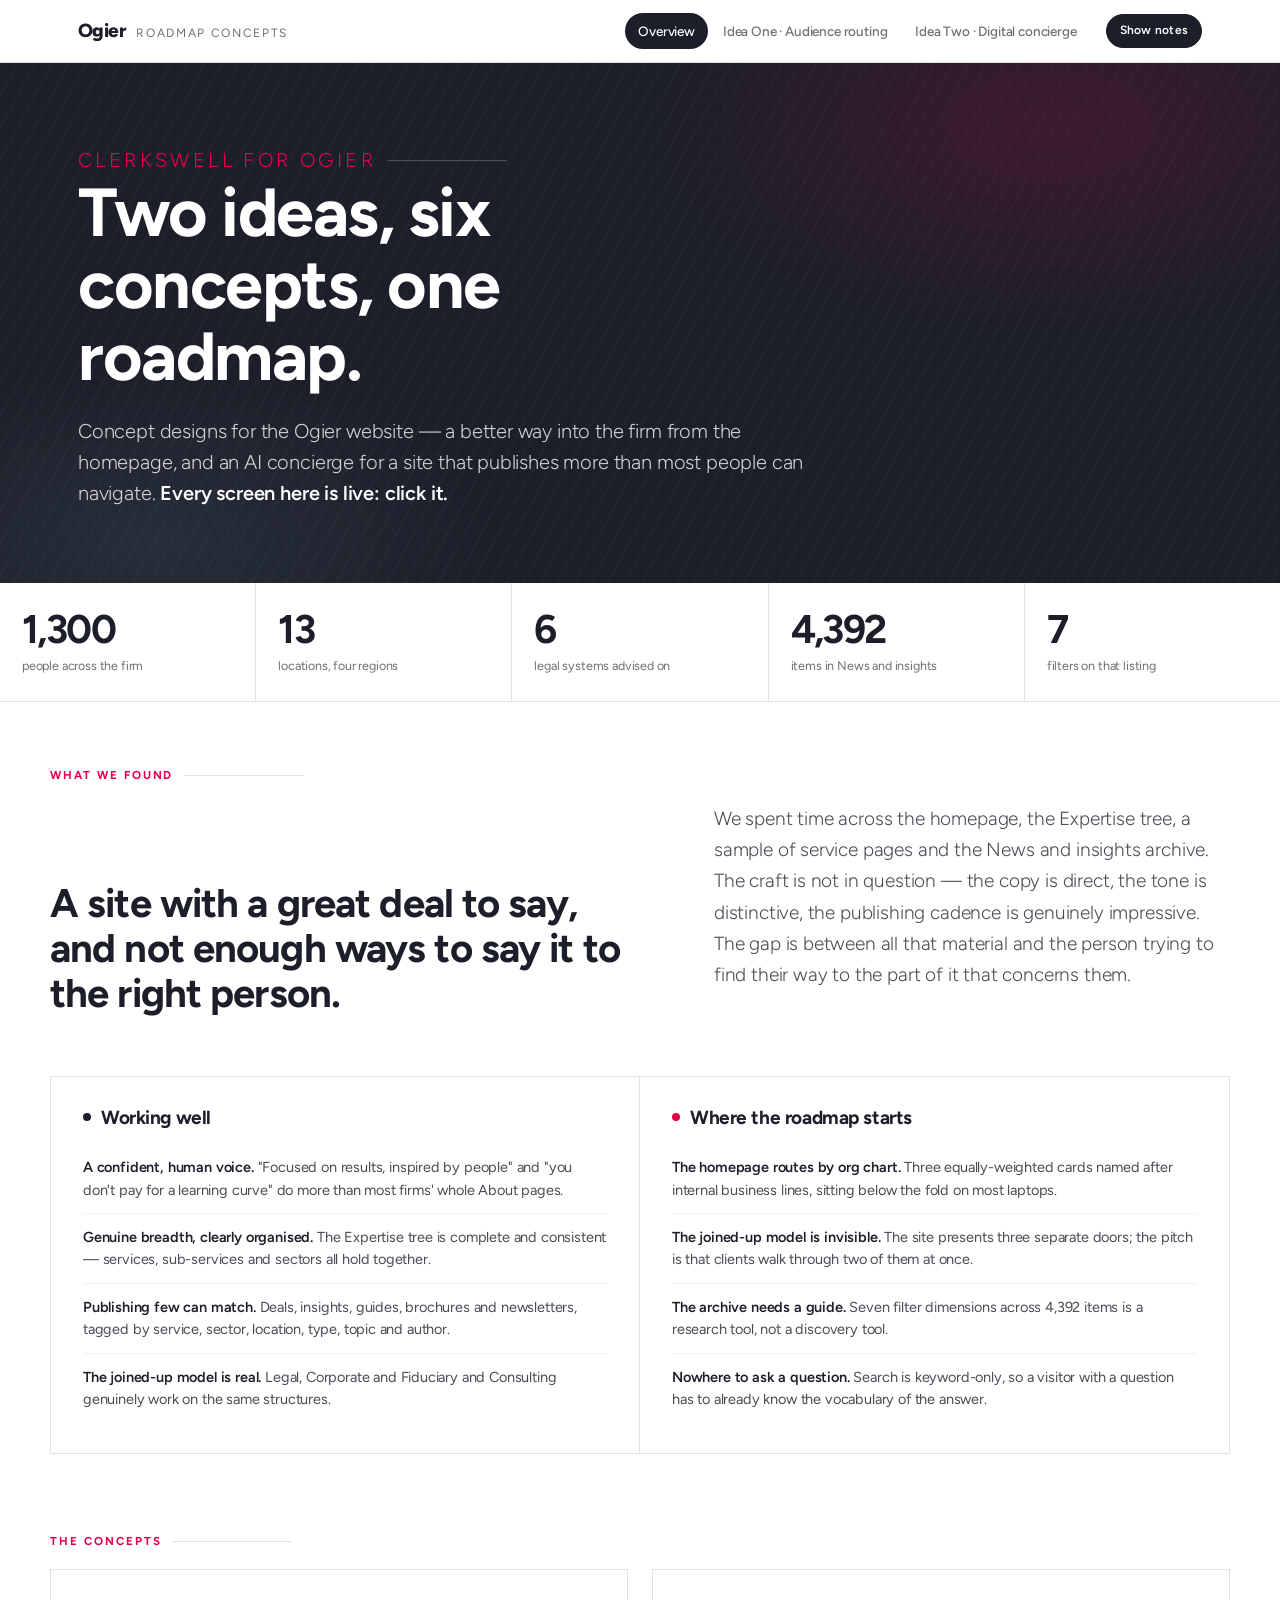
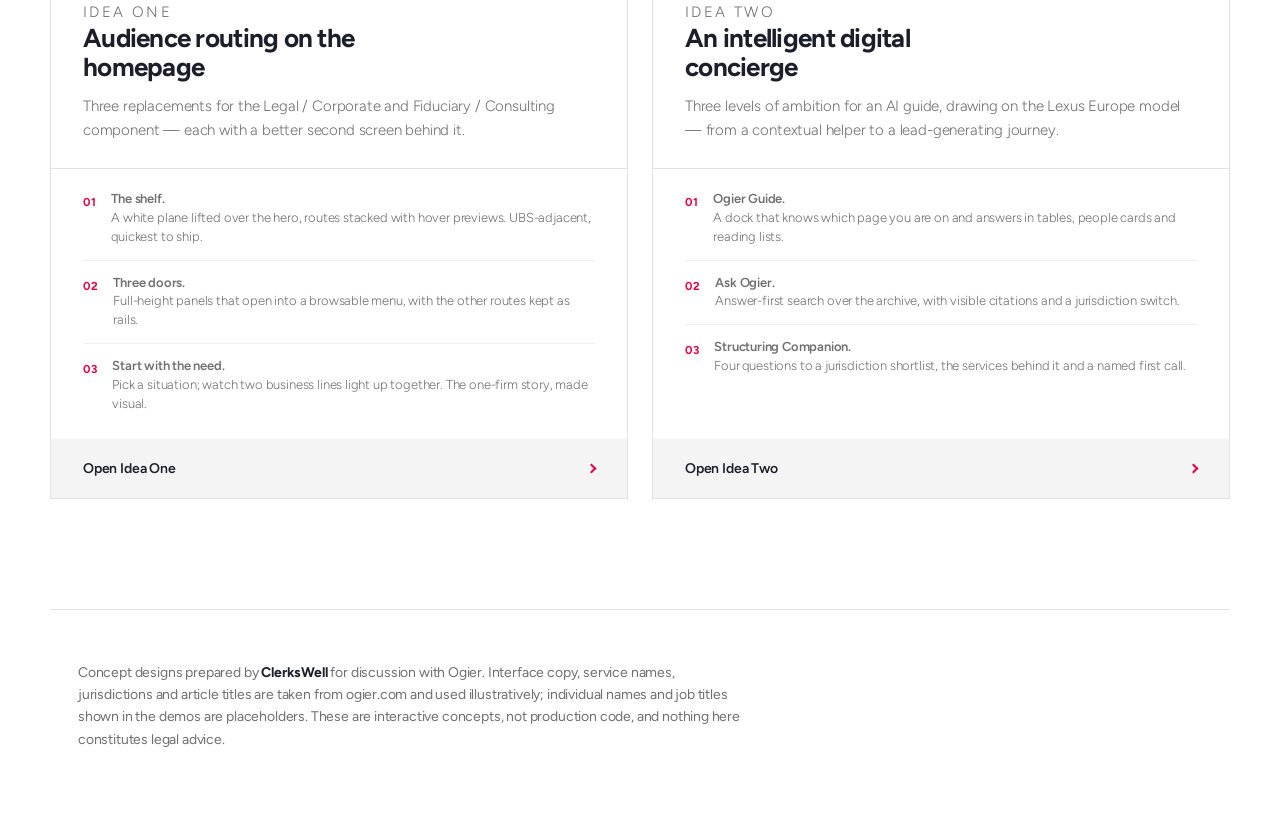
==== index.html @ b2c498f3 "Add files via upload" ====
<!doctype html>
<html lang="en-GB">
<head>
<meta charset="utf-8">
<meta name="viewport" content="width=device-width, initial-scale=1">
<title>Ogier — website roadmap concepts | ClerksWell</title>
<meta name="description" content="Concept designs for the Ogier website roadmap, prepared by ClerksWell.">
<style>
/* ── Ogier roadmap concepts · ClerksWell ──────────────────────────────
   Palette sampled from ogier.com computed styles, Sept 2026.
   Brand face is brownStd (Lineto); Figtree is the closest free stand-in. */
@import url('https://fonts.googleapis.com/css2?family=Figtree:wght@300;400;500;600;700;800&display=swap');

:root{
  --ink:#1C1F2A; --ink-80:#4A4C54; --ink-60:#6F6F6F;
  --slate:#38435B; --slate-dk:#323C51;
  --crimson:#E40046; --crimson-dk:#DB003D; --crimson-lt:#FF6E93;
  --surface:#F4F4F4; --surface-2:#EBEBEB; --line:#E0E2E6; --line-soft:#EFF0F2;
  --white:#fff;
  --sans:'brownStd','Figtree',Helvetica,Arial,sans-serif;
  --shadow-lg:0 24px 60px -20px rgba(28,31,42,.28), 0 4px 12px rgba(28,31,42,.06);
  --shadow-md:0 12px 32px -12px rgba(28,31,42,.22);
  --shadow-sm:0 2px 8px rgba(28,31,42,.07);
  --ease:cubic-bezier(.22,.61,.36,1);
  --maxw:1180px;
}
*,*::before,*::after{box-sizing:border-box}
html{-webkit-text-size-adjust:100%}
body{
  margin:0; background:var(--white); color:var(--ink);
  font-family:var(--sans); font-size:17px; line-height:1.65; font-weight:400;
  letter-spacing:-.01em; -webkit-font-smoothing:antialiased;
}
img{max-width:100%}
h1,h2,h3,h4{margin:0; font-weight:700; letter-spacing:-.022em; line-height:1.12}
p{margin:0 0 1em}
a{color:inherit}
button{font:inherit; color:inherit; cursor:pointer; border:0; background:none}
:focus-visible{outline:2px solid var(--crimson); outline-offset:3px; border-radius:2px}

/* ── deck chrome ─────────────────────────────────────────────── */
.deckbar{
  position:sticky; top:0; z-index:80; background:rgba(255,255,255,.93);
  backdrop-filter:saturate(1.6) blur(14px); border-bottom:1px solid var(--line);
}
.deckbar__in{
  max-width:var(--maxw); margin:0 auto; padding:0 28px; height:62px;
  display:flex; align-items:center; gap:28px;
}
.deckbar__brand{display:flex; align-items:baseline; gap:10px; font-weight:800; font-size:19px; letter-spacing:-.03em; text-decoration:none}
.deckbar__brand span{font-weight:400; font-size:12px; letter-spacing:.14em; text-transform:uppercase; color:var(--ink-60)}
.deckbar__nav{display:flex; gap:2px; margin-left:auto; align-items:center}
.deckbar__nav a{
  text-decoration:none; font-size:13.5px; font-weight:500; padding:7px 13px; border-radius:100px;
  color:var(--ink-60); transition:.18s var(--ease);
}
.deckbar__nav a:hover{color:var(--ink); background:var(--surface)}
.deckbar__nav a[aria-current="page"]{color:var(--white); background:var(--ink)}
.annotoggle{
  margin-left:14px; font-size:12px; font-weight:600; letter-spacing:.02em;
  border:1px solid var(--line); border-radius:100px; padding:6px 13px; color:var(--ink-60);
  transition:.18s var(--ease); white-space:nowrap;
}
.annotoggle:hover{border-color:var(--ink); color:var(--ink)}
.annotoggle[data-on="false"]{background:var(--ink); border-color:var(--ink); color:var(--white)}

.wrap{max-width:var(--maxw); margin:0 auto; padding:0 28px}
.wrap--narrow{max-width:800px}

/* ── page intro ──────────────────────────────────────────────── */
.intro{padding:76px 0 8px}
.eyebrow{
  font-size:11.5px; font-weight:700; letter-spacing:.17em; text-transform:uppercase;
  color:var(--crimson); margin:0 0 18px; display:flex; align-items:center; gap:11px;
}
.eyebrow::after{content:""; height:1px; flex:1; background:var(--line); max-width:120px}
.intro h1{font-size:clamp(38px,5.4vw,60px); margin:0 0 22px; max-width:16ch}
@media (min-width:980px){
  .intro,.split{display:grid; grid-template-columns:1.08fr .92fr; column-gap:58px; align-items:end}
  .intro > .eyebrow,.split > .eyebrow{grid-column:1 / -1}
  .intro h1,.split h2{margin-bottom:0; max-width:15ch}
  .intro .lede,.split .lede{padding-bottom:5px; margin-bottom:0}
  .split .read{grid-column:1 / -1; margin-top:46px}
}
.intro .lede{font-size:21px; line-height:1.55; color:var(--ink-80); max-width:60ch; font-weight:300}
.intro .lede strong{font-weight:600; color:var(--ink)}

/* ── generic bits ────────────────────────────────────────────── */
.rule{height:1px; background:var(--line); border:0; margin:0}
.section{padding:64px 0}
.kicker{font-size:12px; font-weight:700; letter-spacing:.15em; text-transform:uppercase; color:var(--ink-60)}
.muted{color:var(--ink-60)}
.small{font-size:14px; line-height:1.6}

/* annotation blocks — hidden in presentation mode */
.anno{transition:opacity .25s var(--ease)}
body.present .anno{display:none !important}

.note{
  border-left:2px solid var(--crimson); background:var(--surface); padding:16px 20px;
  font-size:14.5px; line-height:1.6; color:var(--ink-80); margin:0 0 26px;
}
.note strong{color:var(--ink)}

/* ── content cards (shared by both idea pages) ──────────────── */
.icard{text-decoration:none; display:block}
.icard .t{font-size:10.5px; font-weight:700; letter-spacing:.13em; text-transform:uppercase; color:var(--crimson)}
.icard h5{font-size:15px; line-height:1.35; margin:7px 0 6px; font-weight:600; letter-spacing:-.015em}
.icard:hover h5{color:var(--crimson)}
.icard .m{font-size:12px; color:var(--ink-60)}
.pcard{background:var(--surface); padding:16px 18px}
.pcard .who{display:flex; align-items:center; gap:11px}
.pcard .av{width:38px; height:38px; border-radius:50%; background:var(--slate); color:#fff; display:grid; place-items:center; font-size:13px; font-weight:600; flex:none}
.pcard b{display:block; font-size:14px}
.pcard small{display:block; font-size:11.5px; color:var(--ink-60)}
.pcard .go{display:inline-flex; align-items:center; gap:7px; margin-top:13px; font-size:13px; font-weight:600; color:var(--crimson)}

/* ── concept scaffolding ─────────────────────────────────────── */
.concept{padding:70px 0 78px; border-top:1px solid var(--line)}
.concept__head{display:grid; grid-template-columns:minmax(0,1fr) minmax(0,360px); gap:48px; align-items:start; margin-bottom:38px}
.concept__num{
  font-size:12px; font-weight:700; letter-spacing:.16em; text-transform:uppercase;
  color:var(--crimson); margin-bottom:14px;
}
.concept__head h2{font-size:clamp(28px,3.4vw,40px); margin:0 0 16px; max-width:20ch}
.concept__head .sub{font-size:18.5px; line-height:1.55; color:var(--ink-80); font-weight:300; margin:0; max-width:56ch}
.whylist{list-style:none; margin:0; padding:0; font-size:14.5px; line-height:1.55}
.whylist li{padding:11px 0 11px 22px; border-top:1px solid var(--line-soft); position:relative; color:var(--ink-80)}
.whylist li:first-child{border-top:0; padding-top:0}
.whylist li::before{
  content:""; position:absolute; left:0; top:19px; width:7px; height:7px;
  background:var(--crimson); border-radius:50%;
}
.whylist li:first-child::before{top:8px}
.whylist li b{color:var(--ink); font-weight:600}

/* browser frame that holds each live demo */
.frame{
  border:1px solid var(--line); border-radius:10px; overflow:hidden; background:var(--white);
  box-shadow:var(--shadow-lg);
}
.frame__bar{
  height:38px; display:flex; align-items:center; gap:8px; padding:0 14px;
  background:var(--surface); border-bottom:1px solid var(--line);
}
.frame__dots{display:flex; gap:6px}
.frame__dots i{width:9px; height:9px; border-radius:50%; background:#D2D4D8; display:block}
.frame__url{
  flex:1; text-align:center; font-size:11.5px; color:var(--ink-60); letter-spacing:.01em;
  font-weight:500; white-space:nowrap; overflow:hidden; text-overflow:ellipsis;
}
.frame__tag{
  font-size:10px; font-weight:700; letter-spacing:.11em; text-transform:uppercase;
  color:var(--crimson); border:1px solid currentColor; border-radius:100px; padding:2px 8px;
}
.frame__body{position:relative}

.demohint{
  display:flex; align-items:center; gap:9px; font-size:13px; color:var(--ink-60);
  margin:14px 0 0; font-weight:500;
}
.demohint svg{flex:none}

/* delivery footnote per concept */
.build{
  margin-top:34px; display:grid; grid-template-columns:repeat(3,1fr); gap:1px;
  background:var(--line); border:1px solid var(--line);
}
.build > div{background:var(--white); padding:18px 20px}
.build dt{font-size:11px; font-weight:700; letter-spacing:.14em; text-transform:uppercase; color:var(--ink-60); margin-bottom:6px}
.build dd{margin:0; font-size:14.5px; line-height:1.5; color:var(--ink)}

/* ── site-chrome mock used inside demos ──────────────────────── */
.og{font-family:var(--sans); color:var(--ink); background:var(--white)}
.og-nav{display:flex; align-items:center; padding:18px 30px; gap:26px; background:var(--white); position:relative; z-index:5}
.og-nav--onhero{background:transparent; position:absolute; inset:0 0 auto; z-index:6}
.og-logo{font-size:23px; font-weight:800; letter-spacing:-.045em}
.og-nav ul{display:flex; gap:22px; list-style:none; margin:0 0 0 auto; padding:0; font-size:13.5px; font-weight:400}
.og-nav--onhero .og-logo,.og-nav--onhero ul{color:var(--white)}
.og-nav li{white-space:nowrap; opacity:.92}

/* aerial-water hero, evoking ogier.com's video */
.og-hero{
  position:relative; min-height:330px; display:flex; align-items:flex-end; overflow:hidden;
  background:
    radial-gradient(120% 90% at 78% 18%, rgba(150,182,190,.95) 0%, rgba(80,120,134,.9) 32%, rgba(38,64,78,.95) 62%, rgba(22,38,50,1) 100%),
    linear-gradient(150deg,#2C4655 0%,#16242F 100%);
}
.og-hero::after{
  content:""; position:absolute; inset:0; opacity:.5; pointer-events:none;
  background:
    radial-gradient(38% 32% at 62% 34%, rgba(255,255,255,.22) 0%, rgba(255,255,255,0) 70%),
    radial-gradient(24% 20% at 22% 74%, rgba(255,255,255,.12) 0%, rgba(255,255,255,0) 70%),
    repeating-linear-gradient(122deg, rgba(255,255,255,.055) 0 2px, rgba(255,255,255,0) 2px 13px);
}
.og-hero__in{position:relative; z-index:3; padding:100px 30px 46px; max-width:720px}
.og-hero h1{color:var(--white); font-size:clamp(26px,3.1vw,38px); line-height:1.16; margin:0 0 22px; font-weight:700}
.og-pill{
  display:inline-flex; align-items:center; gap:9px; background:var(--crimson); color:var(--white);
  border-radius:100px; padding:11px 22px; font-size:14px; font-weight:600; text-decoration:none;
  transition:.2s var(--ease);
}
.og-pill:hover{background:var(--crimson-dk)}
.chev{width:7px; height:7px; border-right:2px solid currentColor; border-top:2px solid currentColor; transform:rotate(45deg); flex:none}

@media (max-width:860px){
  .concept__head{grid-template-columns:1fr; gap:26px}
  .og-nav ul{display:none}
  .build{grid-template-columns:1fr}
  .deckbar__in{padding:0 18px; gap:12px}
  .wrap{padding:0 18px}
  .deckbar__brand span{display:none}
}
@media (max-width:780px){
  .navtail{display:none}
  .deckbar__in{gap:8px}
  .deckbar__nav{gap:0}
  .deckbar__nav a{padding:7px 9px; font-size:12.5px}
  .annotoggle{margin-left:6px; padding:6px 10px; font-size:11px}
}
@media (max-width:430px){
  .deckbar__nav{overflow-x:auto; scrollbar-width:none; -ms-overflow-style:none; max-width:100%}
  .deckbar__nav::-webkit-scrollbar{display:none}
  .deckbar__nav a{white-space:nowrap}
}

/* citation marker */
.cite{position:relative; top:-.45em; vertical-align:baseline; line-height:1}

</style>
<style>
.hero-ov{
  background:var(--ink); color:#fff; padding:82px 0 74px; position:relative; overflow:hidden;
}
.hero-ov::after{
  content:""; position:absolute; inset:0; opacity:.55; pointer-events:none;
  background:
    radial-gradient(46% 60% at 82% 12%, rgba(228,0,70,.30) 0%, rgba(228,0,70,0) 68%),
    radial-gradient(40% 50% at 12% 92%, rgba(120,160,175,.22) 0%, rgba(120,160,175,0) 70%),
    repeating-linear-gradient(118deg, rgba(255,255,255,.045) 0 2px, rgba(255,255,255,0) 2px 15px);
}
.hero-ov .wrap{position:relative; z-index:2}
.hero-ov .eyebrow{color:var(--crimson)}
.hero-ov .eyebrow::after{background:rgba(255,255,255,.22)}
.hero-ov h1{font-size:clamp(40px,6vw,68px); line-height:1.06; margin:0 0 24px; max-width:15ch; color:#fff}
.hero-ov p{font-size:20px; line-height:1.55; font-weight:300; color:rgba(255,255,255,.8); max-width:58ch; margin:0}
.hero-ov p strong{color:#fff; font-weight:600}

.stats{display:grid; grid-template-columns:repeat(5,1fr); gap:1px; background:var(--line); border-bottom:1px solid var(--line)}
.stats > div{background:var(--white); padding:26px 22px}
.stats b{display:block; font-size:clamp(28px,3.4vw,40px); font-weight:700; letter-spacing:-.04em; line-height:1}
.stats span{display:block; font-size:12.5px; color:var(--ink-60); margin-top:8px; line-height:1.4}

.read{display:grid; grid-template-columns:repeat(2,1fr); gap:0; border:1px solid var(--line)}
.read > div{padding:30px 32px}
.read > div:first-child{border-right:1px solid var(--line)}
.read h3{font-size:19px; margin:0 0 16px; display:flex; align-items:center; gap:10px}
.read h3 i{width:8px; height:8px; border-radius:50%; flex:none; display:block}
.read ul{list-style:none; margin:0; padding:0; font-size:14.5px; line-height:1.55}
.read li{padding:12px 0; border-top:1px solid var(--line-soft); color:var(--ink-80)}
.read li:first-child{border-top:0}
.read li b{color:var(--ink); font-weight:600}

.ideas{display:grid; grid-template-columns:repeat(2,1fr); gap:24px; align-items:stretch}
.idea{
  display:flex; flex-direction:column; text-decoration:none; border:1px solid var(--line); background:var(--white);
  transition:.28s var(--ease); position:relative; overflow:hidden;
}
.idea:hover{border-color:var(--ink); transform:translateY(-3px); box-shadow:var(--shadow-lg)}
.idea__top{padding:30px 32px 26px; border-bottom:1px solid var(--line)}
.idea__n{font-size:11px; font-weight:700; letter-spacing:.16em; text-transform:uppercase; color:var(--crimson); margin-bottom:14px}
.idea__top h3{font-size:26px; margin:0 0 12px; letter-spacing:-.028em; max-width:18ch}
.idea__top p{font-size:15px; line-height:1.6; color:var(--ink-60); font-weight:300; margin:0}
.idea__list{padding:8px 32px 12px; flex:1}
.idea__list div{display:flex; gap:14px; padding:13px 0; border-bottom:1px solid var(--line-soft); font-size:14.5px}
.idea__list div:last-child{border-bottom:0}
.idea__list em{font-style:normal; color:var(--crimson); font-weight:700; font-size:11.5px; letter-spacing:.1em; flex:none; padding-top:3px}
.idea__list b{font-weight:600; letter-spacing:-.015em}
.idea__list span{display:block; color:var(--ink-60); font-size:13px; line-height:1.45; font-weight:300}
.idea__go{
  display:flex; align-items:center; gap:10px; padding:18px 32px; background:var(--surface);
  font-size:14px; font-weight:600; transition:.25s var(--ease);
}
.idea:hover .idea__go{background:var(--ink); color:#fff}
.idea:hover .idea__go .chev{color:var(--crimson)}
.idea__go .chev{margin-left:auto; color:var(--crimson)}

@media (max-width:860px){
  .stats{grid-template-columns:repeat(2,1fr)}
  .read,.ideas{grid-template-columns:1fr}
  .read > div:first-child{border-right:0; border-bottom:1px solid var(--line)}
}
</style>
</head>
<body class="present">
<header class="deckbar">
  <div class="deckbar__in">
    <a class="deckbar__brand" href="index.html">Ogier <span>Roadmap concepts</span></a>
    <nav class="deckbar__nav">
      <a href="index.html" aria-current="page">Overview</a>
      <a href="idea-one.html">Idea One<span class="navtail"> · Audience routing</span></a>
      <a href="idea-two.html">Idea Two<span class="navtail"> · Digital concierge</span></a>
      <button class="annotoggle" id="annotoggle" data-on="false" type="button">Show notes</button>
    </nav>
  </div>
</header>
<main>
<section class="hero-ov">
  <div class="wrap">
    <p class="eyebrow">ClerksWell for Ogier</p>
    <h1>Two ideas, six concepts, one roadmap.</h1>
    <p>Concept designs for the Ogier website — a better way into the firm from the homepage,
    and an AI concierge for a site that publishes more than most people can navigate.
    <strong>Every screen here is live: click it.</strong></p>
  </div>
</section>

<section class="stats">
  <div><b>1,300</b><span>people across the firm</span></div>
  <div><b>13</b><span>locations, four regions</span></div>
  <div><b>6</b><span>legal systems advised on</span></div>
  <div><b>4,392</b><span>items in News and insights</span></div>
  <div><b>7</b><span>filters on that listing</span></div>
</section>

<section class="wrap section split">
  <p class="eyebrow">What we found</p>
  <h2 style="font-size:clamp(28px,3.6vw,40px);margin:0 0 14px;max-width:22ch">A site with a great deal to say, and not enough ways to say it to the right person.</h2>
  <p class="lede" style="font-size:19px;font-weight:300;color:var(--ink-80);max-width:62ch;margin:0 0 34px">
    We spent time across the homepage, the Expertise tree, a sample of service pages and the News
    and insights archive. The craft is not in question — the copy is direct, the tone is
    distinctive, the publishing cadence is genuinely impressive. The gap is between all that
    material and the person trying to find their way to the part of it that concerns them.
  </p>

  <div class="read">
    <div>
      <h3><i style="background:var(--ink)"></i> Working well</h3>
      <ul>
        <li><b>A confident, human voice.</b> "Focused on results, inspired by people" and "you don't pay for a learning curve" do more than most firms' whole About pages.</li>
        <li><b>Genuine breadth, clearly organised.</b> The Expertise tree is complete and consistent — services, sub-services and sectors all hold together.</li>
        <li><b>Publishing few can match.</b> Deals, insights, guides, brochures and newsletters, tagged by service, sector, location, type, topic and author.</li>
        <li><b>The joined-up model is real.</b> Legal, Corporate and Fiduciary and Consulting genuinely work on the same structures.</li>
      </ul>
    </div>
    <div>
      <h3><i style="background:var(--crimson)"></i> Where the roadmap starts</h3>
      <ul>
        <li><b>The homepage routes by org chart.</b> Three equally-weighted cards named after internal business lines, sitting below the fold on most laptops.</li>
        <li><b>The joined-up model is invisible.</b> The site presents three separate doors; the pitch is that clients walk through two of them at once.</li>
        <li><b>The archive needs a guide.</b> Seven filter dimensions across 4,392 items is a research tool, not a discovery tool.</li>
        <li><b>Nowhere to ask a question.</b> Search is keyword-only, so a visitor with a question has to already know the vocabulary of the answer.</li>
      </ul>
    </div>
  </div>
</section>

<section class="wrap" style="padding:14px 0 70px">
  <p class="eyebrow">The concepts</p>
  <div class="ideas">

    <a class="idea" href="idea-one.html">
      <div class="idea__top">
        <p class="idea__n">Idea One</p>
        <h3>Audience routing on the homepage</h3>
        <p>Three replacements for the Legal / Corporate and Fiduciary / Consulting component —
        each with a better second screen behind it.</p>
      </div>
      <div class="idea__list">
        <div><em>01</em><span><b>The shelf.</b> <span>A white plane lifted over the hero, routes stacked with hover previews. UBS-adjacent, quickest to ship.</span></span></div>
        <div><em>02</em><span><b>Three doors.</b> <span>Full-height panels that open into a browsable menu, with the other routes kept as rails.</span></span></div>
        <div><em>03</em><span><b>Start with the need.</b> <span>Pick a situation; watch two business lines light up together. The one-firm story, made visual.</span></span></div>
      </div>
      <span class="idea__go">Open Idea One <span class="chev"></span></span>
    </a>

    <a class="idea" href="idea-two.html">
      <div class="idea__top">
        <p class="idea__n">Idea Two</p>
        <h3>An intelligent digital concierge</h3>
        <p>Three levels of ambition for an AI guide, drawing on the Lexus Europe model —
        from a contextual helper to a lead-generating journey.</p>
      </div>
      <div class="idea__list">
        <div><em>01</em><span><b>Ogier Guide.</b> <span>A dock that knows which page you are on and answers in tables, people cards and reading lists.</span></span></div>
        <div><em>02</em><span><b>Ask Ogier.</b> <span>Answer-first search over the archive, with visible citations and a jurisdiction switch.</span></span></div>
        <div><em>03</em><span><b>Structuring Companion.</b> <span>Four questions to a jurisdiction shortlist, the services behind it and a named first call.</span></span></div>
      </div>
      <span class="idea__go">Open Idea Two <span class="chev"></span></span>
    </a>

  </div>
</section>

<section class="wrap anno" style="padding:0 0 30px">
  <div class="note">
    <strong>How to use this pack.</strong> Each concept is a working prototype, not a picture of
    one — the hovers, clicks and second screens all function, so they can be demonstrated live or
    screenshotted flat. Notes are hidden by default so the interfaces read clean; <em>Show notes</em> in the
    top right brings back the commentary and rationale. Interface copy, service names, jurisdictions and article titles are taken
    from ogier.com and used illustratively; individual names and job titles are placeholders.
  </div>
</section>
</main>
<footer class="wrap" style="padding-top:52px;padding-bottom:64px;border-top:1px solid var(--line);margin-top:40px">
  <p class="small muted" style="margin:0;max-width:74ch">
    Concept designs prepared by <strong style="color:var(--ink)">ClerksWell</strong> for discussion with Ogier.
    Interface copy, service names, jurisdictions and article titles are taken from ogier.com and used
    illustratively; individual names and job titles shown in the demos are placeholders. These are
    interactive concepts, not production code, and nothing here constitutes legal advice.
  </p>
</footer>
<script>
(function(){
  var t=document.getElementById('annotoggle');
  t.addEventListener('click',function(){
    var on=t.dataset.on==='true';
    document.body.classList.toggle('present',on);
    t.dataset.on=on?'false':'true';
    t.textContent=on?'Show notes':'Hide notes';
  });
})();
</script>
</body>
</html>
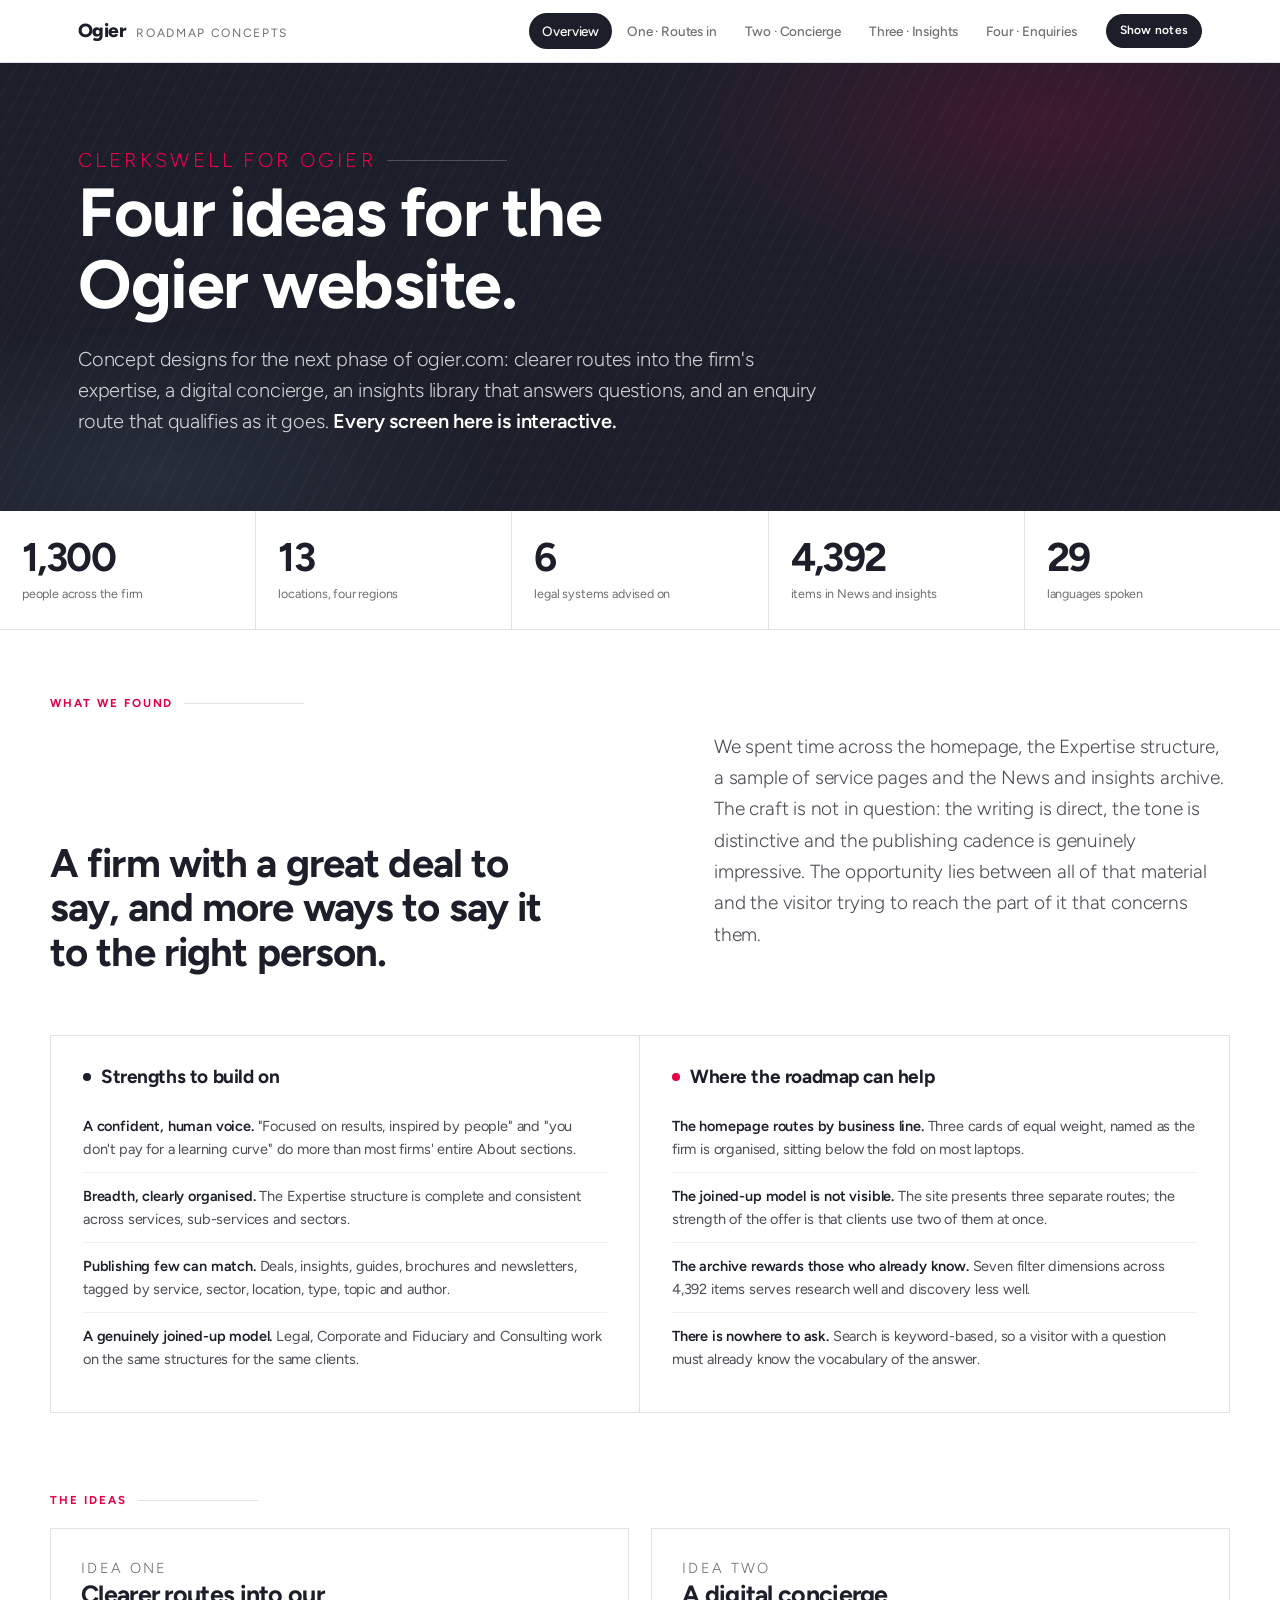
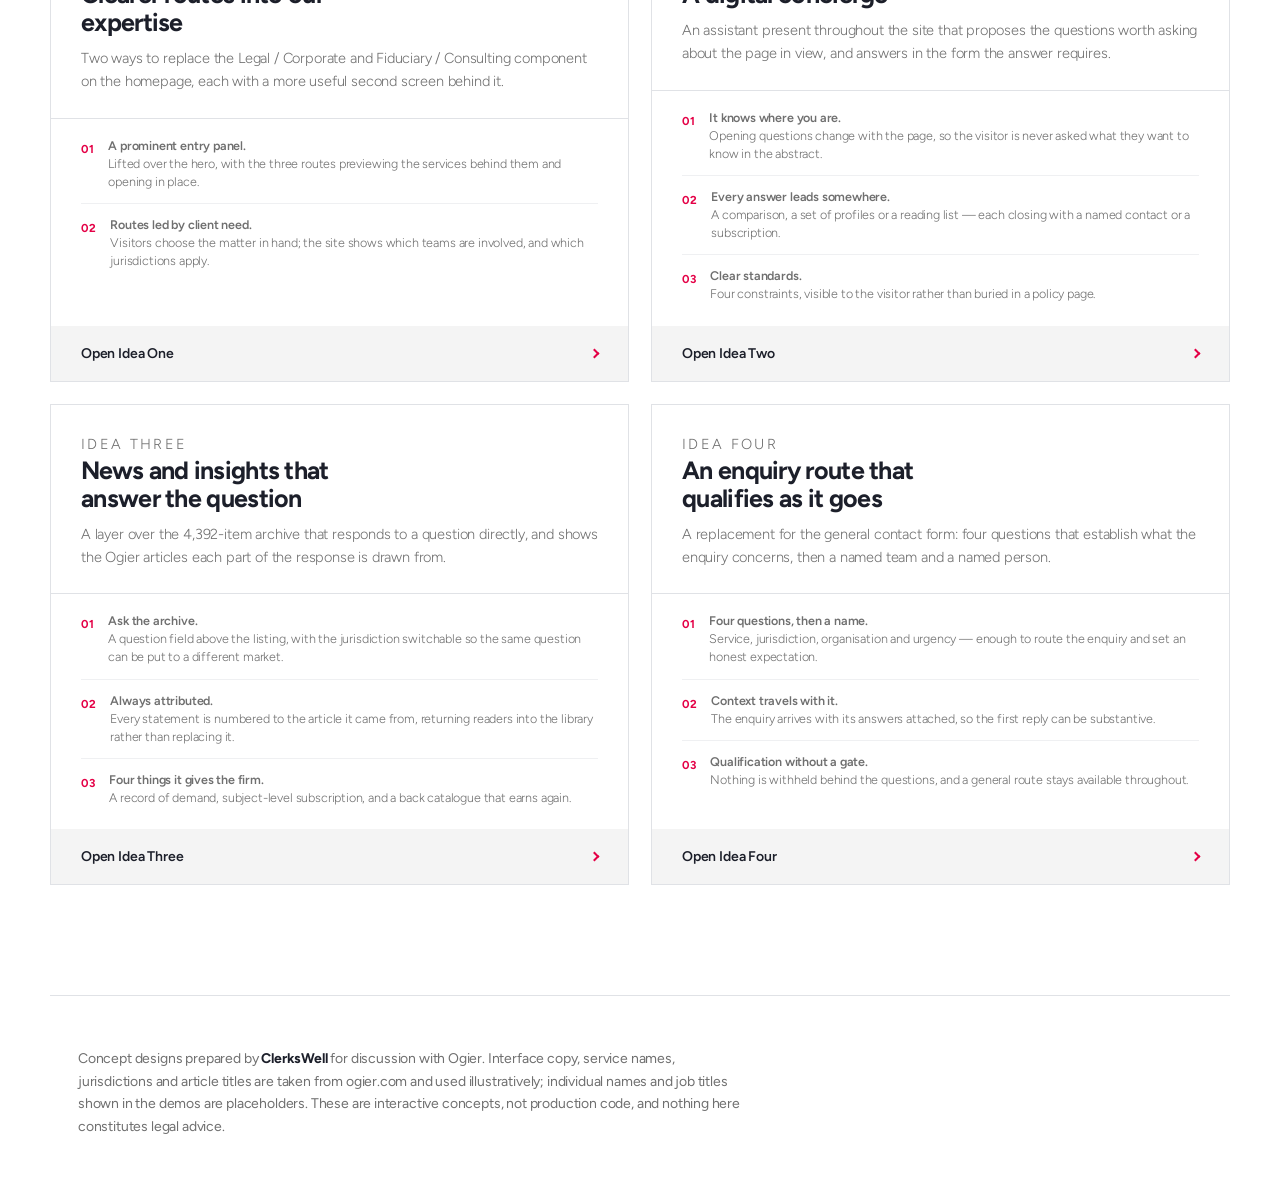
==== commit 992fe807: "Add files via upload" ====
--- a/index.html
+++ b/index.html
@@ -95,6 +95,10 @@
 /* annotation blocks — hidden in presentation mode */
 .anno{transition:opacity .25s var(--ease)}
 body.present .anno{display:none !important}
+/* with the commentary hidden, let the headings use the full measure */
+body.present .concept__head{grid-template-columns:1fr; margin-bottom:32px}
+body.present .concept__head h2{max-width:24ch}
+body.present .concept__head .sub{max-width:74ch}
 
 .note{
   border-left:2px solid var(--crimson); background:var(--surface); padding:16px 20px;
@@ -102,7 +106,23 @@
 }
 .note strong{color:var(--ink)}
 
-/* ── content cards (shared by both idea pages) ──────────────── */
+/* ── buttons, guardrails, plain cards (shared) ──────────────── */
+.gcard{background:var(--white); border:1px solid var(--line)}
+.guard{
+  display:flex; gap:10px; align-items:flex-start; background:#FFF6F8; border-left:2px solid var(--crimson);
+  padding:11px 14px; font-size:12.5px; line-height:1.5; color:var(--ink-80);
+}
+.guard b{color:var(--ink); font-weight:600}
+.gbtn{
+  display:inline-flex; align-items:center; gap:8px; background:var(--ink); color:#fff;
+  border-radius:100px; padding:9px 18px; font-size:13px; font-weight:600; text-decoration:none;
+  transition:.2s var(--ease);
+}
+.gbtn:hover{background:var(--crimson)}
+.gbtn--ghost{background:none; color:var(--ink); border:1px solid var(--line)}
+.gbtn--ghost:hover{background:var(--surface); color:var(--ink); border-color:var(--ink)}
+
+/* ── content cards (shared across idea pages) ──────────────── */
 .icard{text-decoration:none; display:block}
 .icard .t{font-size:10.5px; font-weight:700; letter-spacing:.13em; text-transform:uppercase; color:var(--crimson)}
 .icard h5{font-size:15px; line-height:1.35; margin:7px 0 6px; font-weight:600; letter-spacing:-.015em}
@@ -115,6 +135,14 @@
 .pcard small{display:block; font-size:11.5px; color:var(--ink-60)}
 .pcard .go{display:inline-flex; align-items:center; gap:7px; margin-top:13px; font-size:13px; font-weight:600; color:var(--crimson)}
 
+/* ── four-across principle cards (shared) ───────────────────── */
+.rails{display:grid; grid-template-columns:repeat(4,1fr); gap:1px; background:var(--line); border:1px solid var(--line)}
+.rails > div{background:var(--white); padding:22px 24px}
+.rails b{display:block; font-size:15px; font-weight:600; letter-spacing:-.018em; margin-bottom:8px}
+.rails p{font-size:13.5px; line-height:1.55; color:var(--ink-60); font-weight:300; margin:0}
+.rails .ic{width:26px; height:26px; margin-bottom:13px; color:var(--crimson)}
+@media (max-width:900px){ .rails{grid-template-columns:1fr} }
+
 /* ── concept scaffolding ─────────────────────────────────────── */
 .concept{padding:70px 0 78px; border-top:1px solid var(--line)}
 .concept__head{display:grid; grid-template-columns:minmax(0,1fr) minmax(0,360px); gap:48px; align-items:start; margin-bottom:38px}
@@ -211,8 +239,10 @@
   .wrap{padding:0 18px}
   .deckbar__brand span{display:none}
 }
+@media (max-width:1180px){
+  .navtail{display:none}
+}
 @media (max-width:780px){
-  .navtail{display:none}
   .deckbar__in{gap:8px}
   .deckbar__nav{gap:0}
   .deckbar__nav a{padding:7px 9px; font-size:12.5px}
@@ -229,9 +259,7 @@
 
 </style>
 <style>
-.hero-ov{
-  background:var(--ink); color:#fff; padding:82px 0 74px; position:relative; overflow:hidden;
-}
+.hero-ov{background:var(--ink); color:#fff; padding:82px 0 74px; position:relative; overflow:hidden}
 .hero-ov::after{
   content:""; position:absolute; inset:0; opacity:.55; pointer-events:none;
   background:
@@ -261,24 +289,24 @@
 .read li:first-child{border-top:0}
 .read li b{color:var(--ink); font-weight:600}
 
-.ideas{display:grid; grid-template-columns:repeat(2,1fr); gap:24px; align-items:stretch}
+.ideas{display:grid; grid-template-columns:repeat(2,1fr); gap:22px; align-items:stretch}
 .idea{
-  display:flex; flex-direction:column; text-decoration:none; border:1px solid var(--line); background:var(--white);
-  transition:.28s var(--ease); position:relative; overflow:hidden;
+  display:flex; flex-direction:column; text-decoration:none; border:1px solid var(--line);
+  background:var(--white); transition:.28s var(--ease); position:relative; overflow:hidden;
 }
 .idea:hover{border-color:var(--ink); transform:translateY(-3px); box-shadow:var(--shadow-lg)}
-.idea__top{padding:30px 32px 26px; border-bottom:1px solid var(--line)}
-.idea__n{font-size:11px; font-weight:700; letter-spacing:.16em; text-transform:uppercase; color:var(--crimson); margin-bottom:14px}
-.idea__top h3{font-size:26px; margin:0 0 12px; letter-spacing:-.028em; max-width:18ch}
-.idea__top p{font-size:15px; line-height:1.6; color:var(--ink-60); font-weight:300; margin:0}
-.idea__list{padding:8px 32px 12px; flex:1}
-.idea__list div{display:flex; gap:14px; padding:13px 0; border-bottom:1px solid var(--line-soft); font-size:14.5px}
+.idea__top{padding:28px 30px 24px; border-bottom:1px solid var(--line)}
+.idea__n{font-size:11px; font-weight:700; letter-spacing:.16em; text-transform:uppercase; color:var(--crimson); margin-bottom:13px}
+.idea__top h3{font-size:25px; margin:0 0 11px; letter-spacing:-.028em; max-width:18ch}
+.idea__top p{font-size:14.5px; line-height:1.6; color:var(--ink-60); font-weight:300; margin:0}
+.idea__list{padding:6px 30px 10px; flex:1}
+.idea__list div{display:flex; gap:13px; padding:12px 0; border-bottom:1px solid var(--line-soft); font-size:14px}
 .idea__list div:last-child{border-bottom:0}
 .idea__list em{font-style:normal; color:var(--crimson); font-weight:700; font-size:11.5px; letter-spacing:.1em; flex:none; padding-top:3px}
 .idea__list b{font-weight:600; letter-spacing:-.015em}
-.idea__list span{display:block; color:var(--ink-60); font-size:13px; line-height:1.45; font-weight:300}
+.idea__list span{display:block; color:var(--ink-60); font-size:12.5px; line-height:1.45; font-weight:300}
 .idea__go{
-  display:flex; align-items:center; gap:10px; padding:18px 32px; background:var(--surface);
+  display:flex; align-items:center; gap:10px; padding:16px 30px; background:var(--surface);
   font-size:14px; font-weight:600; transition:.25s var(--ease);
 }
 .idea:hover .idea__go{background:var(--ink); color:#fff}
@@ -298,8 +326,10 @@
     <a class="deckbar__brand" href="index.html">Ogier <span>Roadmap concepts</span></a>
     <nav class="deckbar__nav">
       <a href="index.html" aria-current="page">Overview</a>
-      <a href="idea-one.html">Idea One<span class="navtail"> · Audience routing</span></a>
-      <a href="idea-two.html">Idea Two<span class="navtail"> · Digital concierge</span></a>
+      <a href="idea-one.html">One<span class="navtail"> · Routes in</span></a>
+      <a href="idea-two.html">Two<span class="navtail"> · Concierge</span></a>
+      <a href="idea-three.html">Three<span class="navtail"> · Insights</span></a>
+      <a href="idea-four.html">Four<span class="navtail"> · Enquiries</span></a>
       <button class="annotoggle" id="annotoggle" data-on="false" type="button">Show notes</button>
     </nav>
   </div>
@@ -308,10 +338,10 @@
 <section class="hero-ov">
   <div class="wrap">
     <p class="eyebrow">ClerksWell for Ogier</p>
-    <h1>Two ideas, six concepts, one roadmap.</h1>
-    <p>Concept designs for the Ogier website — a better way into the firm from the homepage,
-    and an AI concierge for a site that publishes more than most people can navigate.
-    <strong>Every screen here is live: click it.</strong></p>
+    <h1>Four ideas for the Ogier website.</h1>
+    <p>Concept designs for the next phase of ogier.com: clearer routes into the firm's expertise,
+    a digital concierge, an insights library that answers questions, and an enquiry route that
+    qualifies as it goes. <strong>Every screen here is interactive.</strong></p>
   </div>
 </section>
 
@@ -320,56 +350,55 @@
   <div><b>13</b><span>locations, four regions</span></div>
   <div><b>6</b><span>legal systems advised on</span></div>
   <div><b>4,392</b><span>items in News and insights</span></div>
-  <div><b>7</b><span>filters on that listing</span></div>
+  <div><b>29</b><span>languages spoken</span></div>
 </section>
 
 <section class="wrap section split">
   <p class="eyebrow">What we found</p>
-  <h2 style="font-size:clamp(28px,3.6vw,40px);margin:0 0 14px;max-width:22ch">A site with a great deal to say, and not enough ways to say it to the right person.</h2>
+  <h2 style="font-size:clamp(28px,3.6vw,40px);margin:0 0 14px;max-width:20ch">A firm with a great deal to say, and more ways to say it to the right person.</h2>
   <p class="lede" style="font-size:19px;font-weight:300;color:var(--ink-80);max-width:62ch;margin:0 0 34px">
-    We spent time across the homepage, the Expertise tree, a sample of service pages and the News
-    and insights archive. The craft is not in question — the copy is direct, the tone is
-    distinctive, the publishing cadence is genuinely impressive. The gap is between all that
-    material and the person trying to find their way to the part of it that concerns them.
+    We spent time across the homepage, the Expertise structure, a sample of service pages and the
+    News and insights archive. The craft is not in question: the writing is direct, the tone is
+    distinctive and the publishing cadence is genuinely impressive. The opportunity lies between
+    all of that material and the visitor trying to reach the part of it that concerns them.
   </p>
 
   <div class="read">
     <div>
-      <h3><i style="background:var(--ink)"></i> Working well</h3>
+      <h3><i style="background:var(--ink)"></i> Strengths to build on</h3>
       <ul>
-        <li><b>A confident, human voice.</b> "Focused on results, inspired by people" and "you don't pay for a learning curve" do more than most firms' whole About pages.</li>
-        <li><b>Genuine breadth, clearly organised.</b> The Expertise tree is complete and consistent — services, sub-services and sectors all hold together.</li>
+        <li><b>A confident, human voice.</b> "Focused on results, inspired by people" and "you don't pay for a learning curve" do more than most firms' entire About sections.</li>
+        <li><b>Breadth, clearly organised.</b> The Expertise structure is complete and consistent across services, sub-services and sectors.</li>
         <li><b>Publishing few can match.</b> Deals, insights, guides, brochures and newsletters, tagged by service, sector, location, type, topic and author.</li>
-        <li><b>The joined-up model is real.</b> Legal, Corporate and Fiduciary and Consulting genuinely work on the same structures.</li>
+        <li><b>A genuinely joined-up model.</b> Legal, Corporate and Fiduciary and Consulting work on the same structures for the same clients.</li>
       </ul>
     </div>
     <div>
-      <h3><i style="background:var(--crimson)"></i> Where the roadmap starts</h3>
+      <h3><i style="background:var(--crimson)"></i> Where the roadmap can help</h3>
       <ul>
-        <li><b>The homepage routes by org chart.</b> Three equally-weighted cards named after internal business lines, sitting below the fold on most laptops.</li>
-        <li><b>The joined-up model is invisible.</b> The site presents three separate doors; the pitch is that clients walk through two of them at once.</li>
-        <li><b>The archive needs a guide.</b> Seven filter dimensions across 4,392 items is a research tool, not a discovery tool.</li>
-        <li><b>Nowhere to ask a question.</b> Search is keyword-only, so a visitor with a question has to already know the vocabulary of the answer.</li>
+        <li><b>The homepage routes by business line.</b> Three cards of equal weight, named as the firm is organised, sitting below the fold on most laptops.</li>
+        <li><b>The joined-up model is not visible.</b> The site presents three separate routes; the strength of the offer is that clients use two of them at once.</li>
+        <li><b>The archive rewards those who already know.</b> Seven filter dimensions across 4,392 items serves research well and discovery less well.</li>
+        <li><b>There is nowhere to ask.</b> Search is keyword-based, so a visitor with a question must already know the vocabulary of the answer.</li>
       </ul>
     </div>
   </div>
 </section>
 
 <section class="wrap" style="padding:14px 0 70px">
-  <p class="eyebrow">The concepts</p>
+  <p class="eyebrow">The ideas</p>
   <div class="ideas">
 
     <a class="idea" href="idea-one.html">
       <div class="idea__top">
         <p class="idea__n">Idea One</p>
-        <h3>Audience routing on the homepage</h3>
-        <p>Three replacements for the Legal / Corporate and Fiduciary / Consulting component —
-        each with a better second screen behind it.</p>
+        <h3>Clearer routes into our expertise</h3>
+        <p>Two ways to replace the Legal / Corporate and Fiduciary / Consulting component on the
+        homepage, each with a more useful second screen behind it.</p>
       </div>
       <div class="idea__list">
-        <div><em>01</em><span><b>The shelf.</b> <span>A white plane lifted over the hero, routes stacked with hover previews. UBS-adjacent, quickest to ship.</span></span></div>
-        <div><em>02</em><span><b>Three doors.</b> <span>Full-height panels that open into a browsable menu, with the other routes kept as rails.</span></span></div>
-        <div><em>03</em><span><b>Start with the need.</b> <span>Pick a situation; watch two business lines light up together. The one-firm story, made visual.</span></span></div>
+        <div><em>01</em><span><b>A prominent entry panel.</b> <span>Lifted over the hero, with the three routes previewing the services behind them and opening in place.</span></span></div>
+        <div><em>02</em><span><b>Routes led by client need.</b> <span>Visitors choose the matter in hand; the site shows which teams are involved, and which jurisdictions apply.</span></span></div>
       </div>
       <span class="idea__go">Open Idea One <span class="chev"></span></span>
     </a>
@@ -377,28 +406,59 @@
     <a class="idea" href="idea-two.html">
       <div class="idea__top">
         <p class="idea__n">Idea Two</p>
-        <h3>An intelligent digital concierge</h3>
-        <p>Three levels of ambition for an AI guide, drawing on the Lexus Europe model —
-        from a contextual helper to a lead-generating journey.</p>
+        <h3>A digital concierge</h3>
+        <p>An assistant present throughout the site that proposes the questions worth asking about
+        the page in view, and answers in the form the answer requires.</p>
       </div>
       <div class="idea__list">
-        <div><em>01</em><span><b>Ogier Guide.</b> <span>A dock that knows which page you are on and answers in tables, people cards and reading lists.</span></span></div>
-        <div><em>02</em><span><b>Ask Ogier.</b> <span>Answer-first search over the archive, with visible citations and a jurisdiction switch.</span></span></div>
-        <div><em>03</em><span><b>Structuring Companion.</b> <span>Four questions to a jurisdiction shortlist, the services behind it and a named first call.</span></span></div>
+        <div><em>01</em><span><b>It knows where you are.</b> <span>Opening questions change with the page, so the visitor is never asked what they want to know in the abstract.</span></span></div>
+        <div><em>02</em><span><b>Every answer leads somewhere.</b> <span>A comparison, a set of profiles or a reading list — each closing with a named contact or a subscription.</span></span></div>
+        <div><em>03</em><span><b>Clear standards.</b> <span>Four constraints, visible to the visitor rather than buried in a policy page.</span></span></div>
       </div>
       <span class="idea__go">Open Idea Two <span class="chev"></span></span>
     </a>
 
+    <a class="idea" href="idea-three.html">
+      <div class="idea__top">
+        <p class="idea__n">Idea Three</p>
+        <h3>News and insights that answer the question</h3>
+        <p>A layer over the 4,392-item archive that responds to a question directly, and shows the
+        Ogier articles each part of the response is drawn from.</p>
+      </div>
+      <div class="idea__list">
+        <div><em>01</em><span><b>Ask the archive.</b> <span>A question field above the listing, with the jurisdiction switchable so the same question can be put to a different market.</span></span></div>
+        <div><em>02</em><span><b>Always attributed.</b> <span>Every statement is numbered to the article it came from, returning readers into the library rather than replacing it.</span></span></div>
+        <div><em>03</em><span><b>Four things it gives the firm.</b> <span>A record of demand, subject-level subscription, and a back catalogue that earns again.</span></span></div>
+      </div>
+      <span class="idea__go">Open Idea Three <span class="chev"></span></span>
+    </a>
+
+    <a class="idea" href="idea-four.html">
+      <div class="idea__top">
+        <p class="idea__n">Idea Four</p>
+        <h3>An enquiry route that qualifies as it goes</h3>
+        <p>A replacement for the general contact form: four questions that establish what the
+        enquiry concerns, then a named team and a named person.</p>
+      </div>
+      <div class="idea__list">
+        <div><em>01</em><span><b>Four questions, then a name.</b> <span>Service, jurisdiction, organisation and urgency — enough to route the enquiry and set an honest expectation.</span></span></div>
+        <div><em>02</em><span><b>Context travels with it.</b> <span>The enquiry arrives with its answers attached, so the first reply can be substantive.</span></span></div>
+        <div><em>03</em><span><b>Qualification without a gate.</b> <span>Nothing is withheld behind the questions, and a general route stays available throughout.</span></span></div>
+      </div>
+      <span class="idea__go">Open Idea Four <span class="chev"></span></span>
+    </a>
+
   </div>
 </section>
 
 <section class="wrap anno" style="padding:0 0 30px">
   <div class="note">
-    <strong>How to use this pack.</strong> Each concept is a working prototype, not a picture of
-    one — the hovers, clicks and second screens all function, so they can be demonstrated live or
-    screenshotted flat. Notes are hidden by default so the interfaces read clean; <em>Show notes</em> in the
-    top right brings back the commentary and rationale. Interface copy, service names, jurisdictions and article titles are taken
-    from ogier.com and used illustratively; individual names and job titles are placeholders.
+    <strong>How to use this pack.</strong> Each concept is a working prototype rather than a
+    picture of one — the hovers, selections and second screens all function, so they can be
+    demonstrated live or captured as flat images. Notes are hidden by default so the interfaces
+    read cleanly; <em>Show notes</em> in the top right brings back the rationale, effort estimates
+    and suggested phasing. Interface copy, service names, jurisdictions and article titles are
+    taken from ogier.com and used illustratively; individual names and job titles are placeholders.
   </div>
 </section>
 </main>
